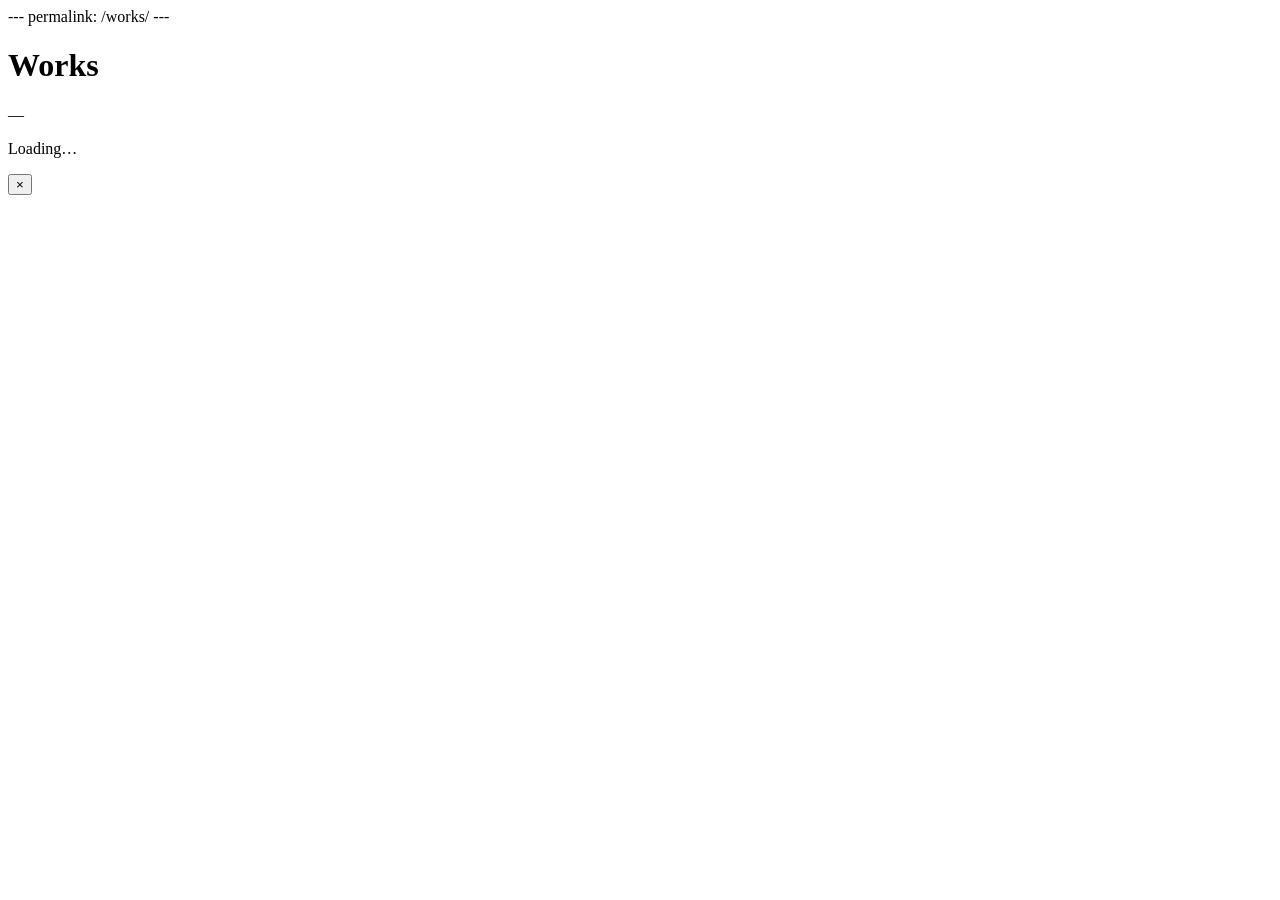
==== works/index.html @ fd874c83 "Add data-driven works gallery shell" ====
---
permalink: /works/
---
<!doctype html>
<html lang="en">
<head>
  <meta charset="utf-8">
  <meta name="viewport" content="width=device-width, initial-scale=1">
  <meta name="color-scheme" content="light">
  <title>Works — Will Wang</title>
  <meta name="description" content="Selected works by Will Wang.">
  <link rel="stylesheet" href="/works/works.css">
  <script src="/works/works.js" defer></script>
</head>
<body>
  <main class="works-shell">
    <header class="works-header">
      <h1>Works</h1>
      <span id="works-count" class="works-count" aria-live="polite">—</span>
    </header>

    <section id="works-grid" class="works-grid" aria-label="Selected works">
      <p class="works-state">Loading…</p>
    </section>
  </main>

  <div id="drawer-backdrop" class="drawer-backdrop" hidden></div>

  <aside id="work-drawer" class="work-drawer" aria-hidden="true" aria-labelledby="drawer-title">
    <button id="drawer-close" class="drawer-close" type="button" aria-label="Close details">×</button>
    <div id="drawer-content" class="drawer-content"></div>
  </aside>

  <noscript>
    <p class="noscript">This page needs JavaScript to load the works manifest.</p>
  </noscript>
</body>
</html>
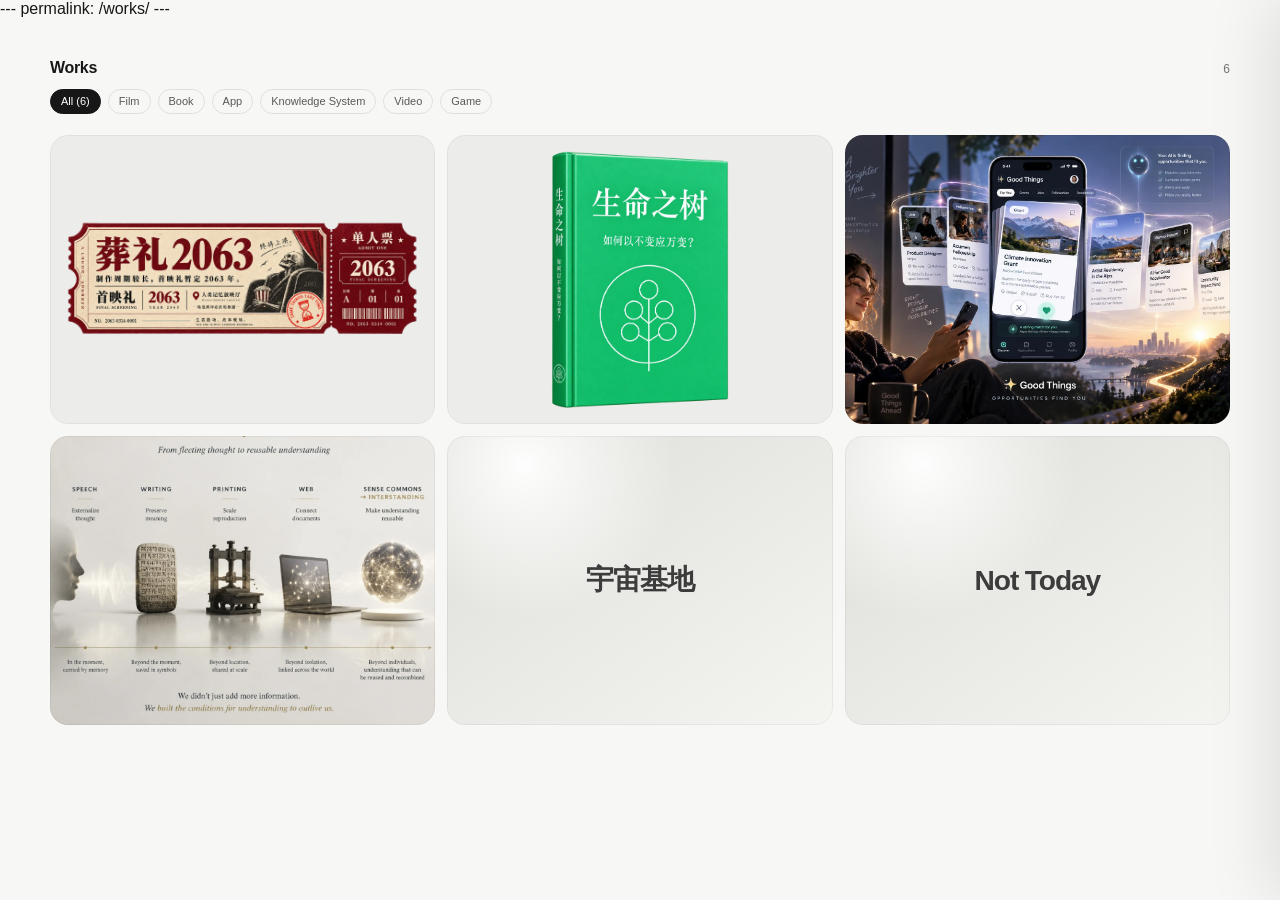
==== commit c444cc04: "feat(works): add type filters - Show work categories beneath the page title\n- Filter the grid by th" ====
--- a/works/index.html
+++ b/works/index.html
@@ -19,6 +19,8 @@
       <span id="works-count" class="works-count" aria-live="polite">—</span>
     </header>
 
+    <nav id="works-filters" class="works-filters" aria-label="Filter works by type"></nav>
+
     <section id="works-grid" class="works-grid" aria-label="Selected works">
       <p class="works-state">Loading…</p>
     </section>
--- a/works/works.css
+++ b/works/works.css
@@ -0,0 +1,304 @@
+:root {
+  --page: #f7f7f5;
+  --ink: #171717;
+  --muted: #747474;
+  --line: rgba(23, 23, 23, 0.10);
+  --panel: #ffffff;
+  --radius: 18px;
+  --drawer-width: min(460px, 92vw);
+  font-family: Inter, ui-sans-serif, -apple-system, BlinkMacSystemFont, "Segoe UI", sans-serif;
+}
+
+* { box-sizing: border-box; }
+
+html { background: var(--page); }
+
+body {
+  margin: 0;
+  min-height: 100vh;
+  background: var(--page);
+  color: var(--ink);
+  -webkit-font-smoothing: antialiased;
+}
+
+body.drawer-open { overflow: hidden; }
+
+button, a { -webkit-tap-highlight-color: transparent; }
+
+.works-shell {
+  width: min(1180px, calc(100vw - 48px));
+  margin: 0 auto;
+  padding: 42px 0 72px;
+}
+
+.works-header {
+  display: flex;
+  align-items: baseline;
+  justify-content: space-between;
+  margin-bottom: 12px;
+}
+
+.works-header h1 {
+  margin: 0;
+  font-size: 16px;
+  line-height: 1;
+  font-weight: 620;
+  letter-spacing: -0.02em;
+}
+
+.works-count {
+  color: var(--muted);
+  font-size: 12px;
+  font-variant-numeric: tabular-nums;
+}
+
+.works-filters {
+  display: flex;
+  gap: 7px;
+  margin-bottom: 20px;
+  overflow-x: auto;
+  padding: 1px 0;
+  scrollbar-width: none;
+}
+
+.works-filters::-webkit-scrollbar { display: none; }
+
+.works-filter {
+  flex: 0 0 auto;
+  padding: 6px 10px;
+  border: 1px solid var(--line);
+  border-radius: 999px;
+  background: transparent;
+  color: #595959;
+  cursor: pointer;
+  font: inherit;
+  font-size: 11px;
+  line-height: 1;
+  transition: background-color 160ms ease, border-color 160ms ease, color 160ms ease;
+}
+
+.works-filter:hover { border-color: rgba(23, 23, 23, 0.28); color: var(--ink); }
+
+.works-filter.is-active {
+  border-color: var(--ink);
+  background: var(--ink);
+  color: white;
+}
+
+.works-filter:focus-visible {
+  outline: 2px solid #111;
+  outline-offset: 2px;
+}
+
+.works-grid {
+  display: grid;
+  grid-template-columns: repeat(3, minmax(0, 1fr));
+  gap: 12px;
+  align-items: start;
+}
+
+.work-card {
+  position: relative;
+  display: block;
+  width: 100%;
+  padding: 0;
+  overflow: hidden;
+  border: 0;
+  border-radius: var(--radius);
+  background: #ececea;
+  cursor: pointer;
+  appearance: none;
+  text-align: left;
+  transform: translateZ(0);
+}
+
+.work-card::after {
+  content: "";
+  position: absolute;
+  inset: 0;
+  border: 1px solid rgba(0, 0, 0, 0.05);
+  border-radius: inherit;
+  pointer-events: none;
+}
+
+.work-card img {
+  display: block;
+  width: 100%;
+  height: 100%;
+  object-fit: cover;
+  transition: transform 220ms ease, filter 220ms ease;
+}
+
+.work-card:hover img,
+.work-card:focus-visible img { transform: scale(1.015); }
+
+.work-card:focus-visible {
+  outline: 2px solid #111;
+  outline-offset: 3px;
+}
+
+.work-card-fallback {
+  display: none;
+  position: absolute;
+  inset: 0;
+  place-items: center;
+  padding: 24px;
+  color: #3c3c3c;
+  font-size: clamp(18px, 2.2vw, 30px);
+  font-weight: 600;
+  letter-spacing: -0.04em;
+  text-align: center;
+  background:
+    radial-gradient(circle at 20% 10%, rgba(255,255,255,.95), transparent 38%),
+    linear-gradient(145deg, #deded9, #f4f4f1);
+}
+
+.work-card.is-fallback img { display: none; }
+.work-card.is-fallback .work-card-fallback { display: grid; }
+
+.works-state,
+.noscript {
+  margin: 0;
+  color: var(--muted);
+  font-size: 14px;
+}
+
+.drawer-backdrop {
+  position: fixed;
+  inset: 0;
+  z-index: 20;
+  background: rgba(0, 0, 0, 0.14);
+  opacity: 0;
+  transition: opacity 180ms ease;
+}
+
+.drawer-backdrop.is-open { opacity: 1; }
+
+.work-drawer {
+  position: fixed;
+  top: 0;
+  right: 0;
+  z-index: 30;
+  width: var(--drawer-width);
+  height: 100dvh;
+  padding: 28px 28px 36px;
+  overflow-y: auto;
+  background: rgba(255, 255, 255, 0.98);
+  box-shadow: -20px 0 60px rgba(0, 0, 0, 0.10);
+  transform: translateX(102%);
+  transition: transform 220ms cubic-bezier(.22,.8,.3,1);
+}
+
+.work-drawer.is-open { transform: translateX(0); }
+
+.drawer-close {
+  display: grid;
+  width: 36px;
+  height: 36px;
+  margin: -8px -8px 36px auto;
+  padding: 0;
+  place-items: center;
+  border: 0;
+  border-radius: 999px;
+  background: transparent;
+  color: var(--ink);
+  font: inherit;
+  font-size: 28px;
+  line-height: 1;
+  cursor: pointer;
+}
+
+.drawer-close:hover { background: #f2f2ef; }
+.drawer-close:focus-visible { outline: 2px solid #111; }
+
+.drawer-eyebrow {
+  display: flex;
+  gap: 10px;
+  margin-bottom: 12px;
+  color: var(--muted);
+  font-size: 12px;
+}
+
+.drawer-title {
+  margin: 0;
+  font-size: clamp(32px, 4vw, 48px);
+  line-height: 0.98;
+  letter-spacing: -0.055em;
+  font-weight: 650;
+}
+
+.drawer-one-liner {
+  margin: 18px 0 0;
+  max-width: 28ch;
+  font-size: 19px;
+  line-height: 1.35;
+  letter-spacing: -0.02em;
+}
+
+.drawer-description {
+  margin: 44px 0 0;
+  max-width: 42ch;
+  color: #3f3f3f;
+  font-size: 15px;
+  line-height: 1.65;
+}
+
+.drawer-tags {
+  display: flex;
+  flex-wrap: wrap;
+  gap: 8px;
+  margin-top: 22px;
+}
+
+.drawer-tag {
+  padding: 6px 9px;
+  border: 1px solid var(--line);
+  border-radius: 999px;
+  color: #4a4a4a;
+  font-size: 11px;
+}
+
+.drawer-links {
+  display: flex;
+  flex-wrap: wrap;
+  gap: 18px;
+  margin-top: 44px;
+  padding-top: 18px;
+  border-top: 1px solid var(--line);
+}
+
+.drawer-links a {
+  color: var(--ink);
+  font-size: 14px;
+  text-decoration: none;
+}
+
+.drawer-links a:hover { text-decoration: underline; text-underline-offset: 3px; }
+
+@media (max-width: 900px) {
+  .works-grid { grid-template-columns: repeat(2, minmax(0, 1fr)); }
+}
+
+@media (max-width: 620px) {
+  .works-shell {
+    width: min(100% - 28px, 1180px);
+    padding-top: 24px;
+  }
+
+  .works-grid { grid-template-columns: 1fr; }
+
+  .work-drawer {
+    top: auto;
+    bottom: 0;
+    width: 100%;
+    height: min(84dvh, 720px);
+    border-radius: 22px 22px 0 0;
+    transform: translateY(102%);
+  }
+
+  .work-drawer.is-open { transform: translateY(0); }
+}
+
+@media (prefers-reduced-motion: reduce) {
+  *, *::before, *::after { scroll-behavior: auto !important; transition: none !important; }
+}
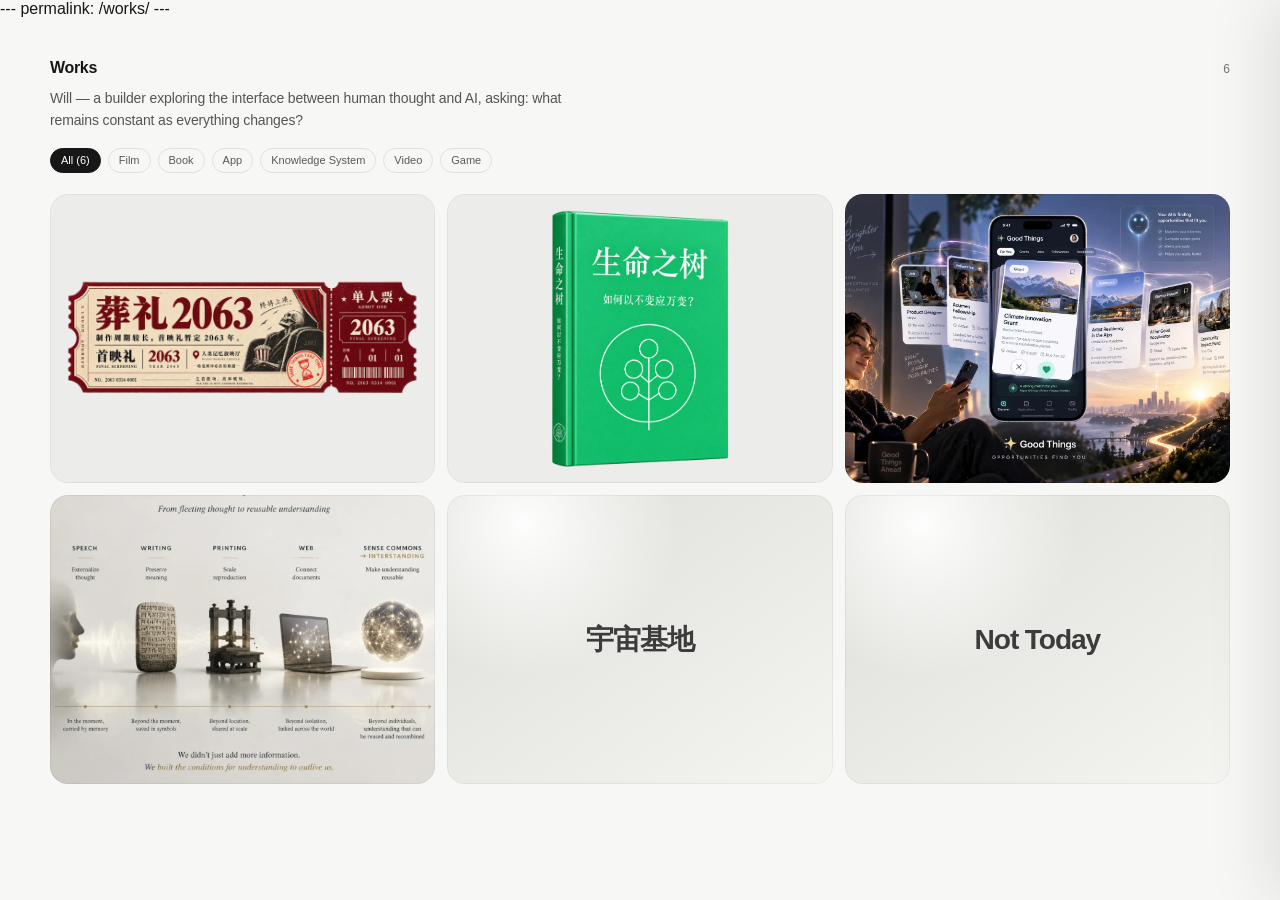
==== commit 022f5eda: "feat(works): add page introduction - Introduce the focus of Will's work above the filters" ====
--- a/works/index.html
+++ b/works/index.html
@@ -19,6 +19,8 @@
       <span id="works-count" class="works-count" aria-live="polite">—</span>
     </header>
 
+    <p class="works-intro">Will — a builder exploring the interface between human thought and AI, asking: what remains constant as everything changes?</p>
+
     <nav id="works-filters" class="works-filters" aria-label="Filter works by type"></nav>
 
     <section id="works-grid" class="works-grid" aria-label="Selected works">
--- a/works/works.css
+++ b/works/works.css
@@ -50,6 +50,15 @@
   color: var(--muted);
   font-size: 12px;
   font-variant-numeric: tabular-nums;
+}
+
+.works-intro {
+  max-width: 68ch;
+  margin: 0 0 16px;
+  color: #555;
+  font-size: 14px;
+  line-height: 1.55;
+  letter-spacing: -0.01em;
 }
 
 .works-filters {
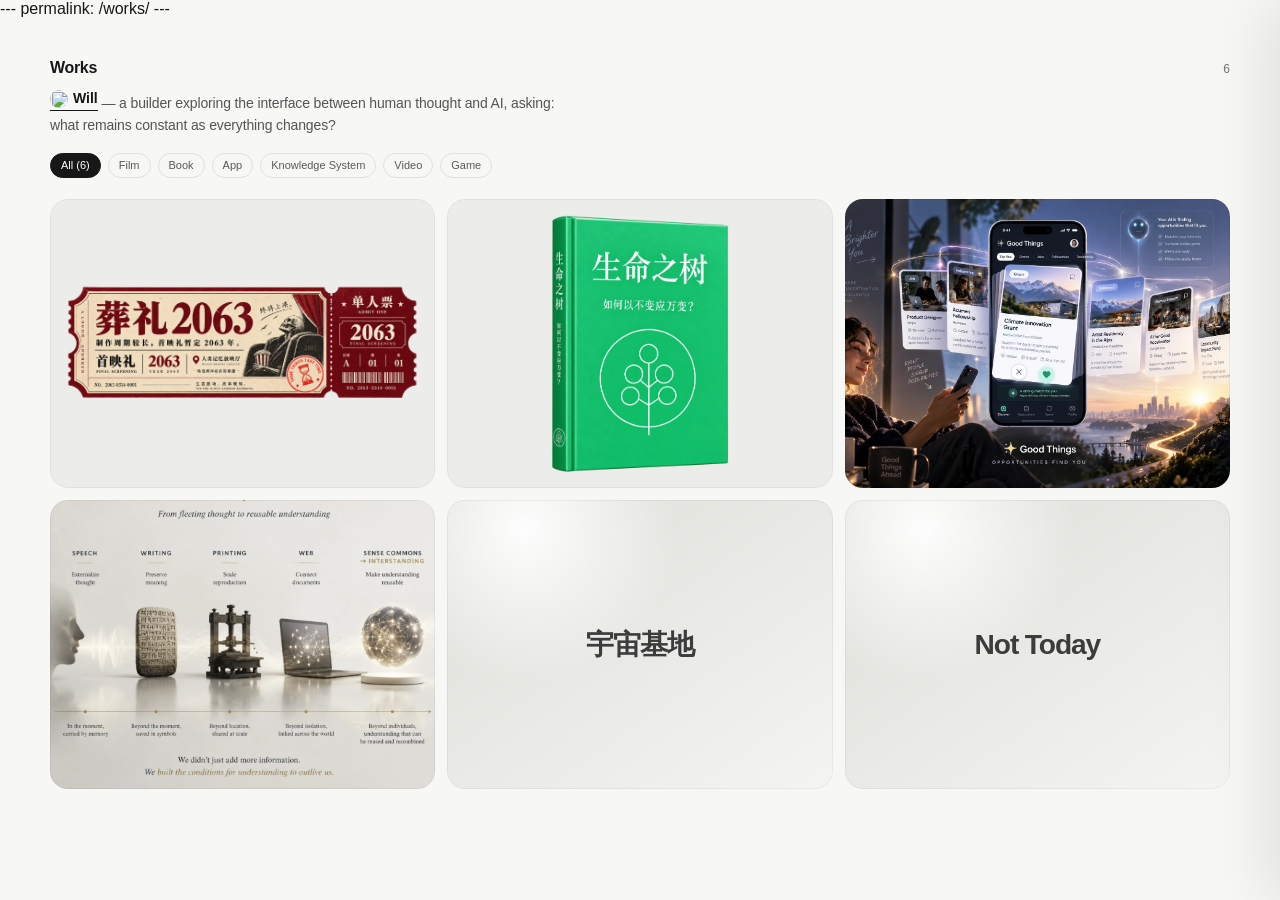
==== commit 37d90070: "feat(works): add profile drawer - Open a profile panel from the Will trigger\n- Include avatar and s" ====
--- a/works/index.html
+++ b/works/index.html
@@ -19,7 +19,7 @@
       <span id="works-count" class="works-count" aria-live="polite">—</span>
     </header>
 
-    <p class="works-intro">Will — a builder exploring the interface between human thought and AI, asking: what remains constant as everything changes?</p>
+    <p class="works-intro"><button id="profile-trigger" class="profile-trigger" type="button" aria-controls="work-drawer" aria-expanded="false"><img src="https://i.imgur.com/OJjTJOt.jpg" alt="">Will</button> — a builder exploring the interface between human thought and AI, asking: what remains constant as everything changes?</p>
 
     <nav id="works-filters" class="works-filters" aria-label="Filter works by type"></nav>
 
--- a/works/works.css
+++ b/works/works.css
@@ -59,6 +59,35 @@
   font-size: 14px;
   line-height: 1.55;
   letter-spacing: -0.01em;
+}
+
+.profile-trigger {
+  display: inline-flex;
+  align-items: center;
+  gap: 5px;
+  padding: 0;
+  border: 0;
+  border-bottom: 1px solid currentColor;
+  background: transparent;
+  color: var(--ink);
+  cursor: pointer;
+  font: inherit;
+  font-weight: 600;
+  line-height: inherit;
+}
+
+.profile-trigger:hover { color: #555; }
+
+.profile-trigger:focus-visible {
+  outline: 2px solid #111;
+  outline-offset: 3px;
+}
+
+.profile-trigger img {
+  width: 18px;
+  height: 18px;
+  border-radius: 50%;
+  object-fit: cover;
 }
 
 .works-filters {
@@ -236,6 +265,26 @@
   font-weight: 650;
 }
 
+.profile-heading {
+  display: flex;
+  align-items: center;
+  gap: 14px;
+}
+
+.profile-heading .drawer-eyebrow { margin-bottom: 7px; }
+.profile-heading .drawer-title { font-size: clamp(28px, 3.5vw, 40px); }
+
+.profile-avatar {
+  width: 76px;
+  height: 76px;
+  flex: 0 0 auto;
+  border-radius: 50%;
+  object-fit: cover;
+  background: #ececea;
+}
+
+.profile-links { margin-top: 36px; }
+
 .drawer-one-liner {
   margin: 18px 0 0;
   max-width: 28ch;
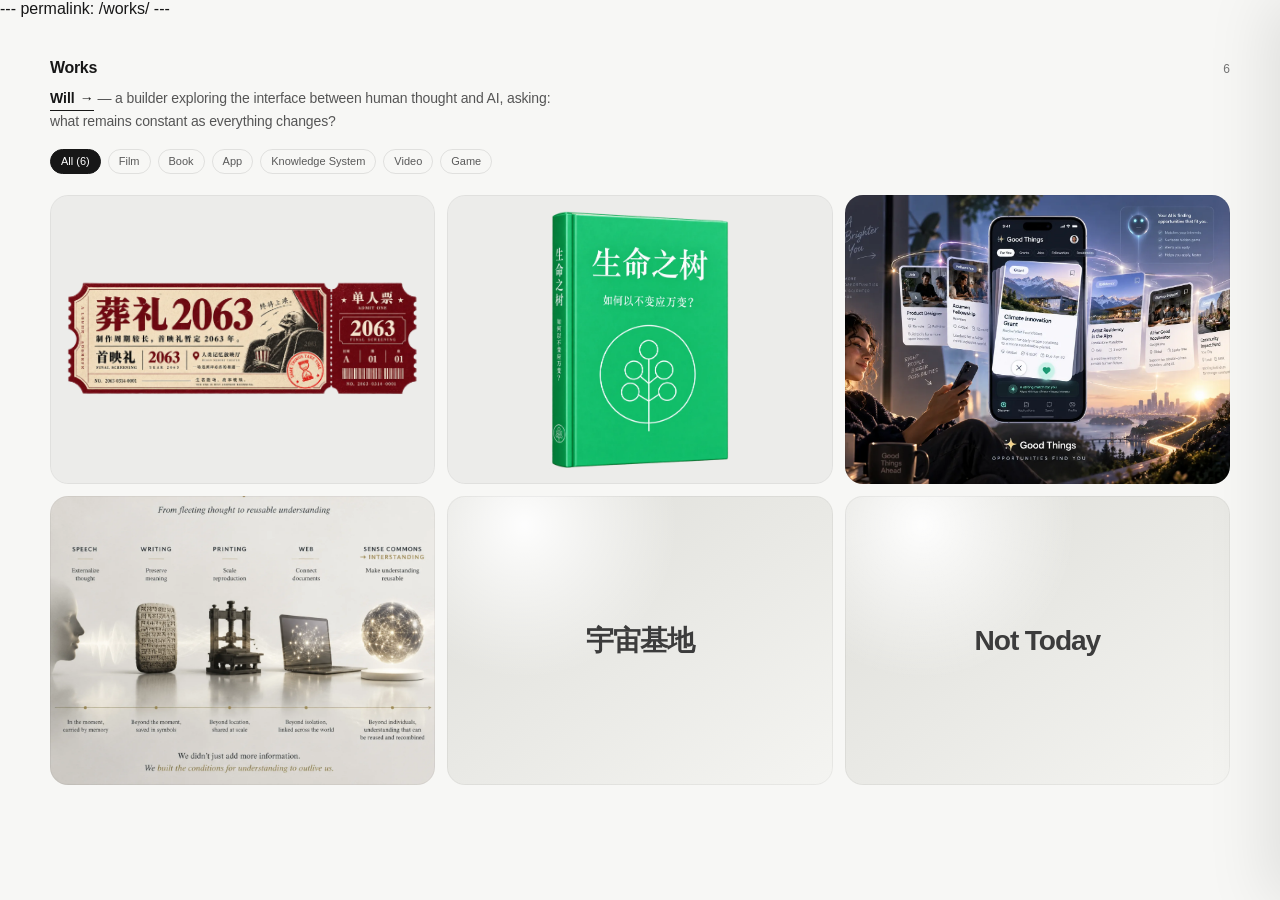
==== commit 44e26906: "refactor(works): simplify profile trigger - Replace the inline avatar with a text-only Will trigger" ====
--- a/works/index.html
+++ b/works/index.html
@@ -19,7 +19,7 @@
       <span id="works-count" class="works-count" aria-live="polite">—</span>
     </header>
 
-    <p class="works-intro"><button id="profile-trigger" class="profile-trigger" type="button" aria-controls="work-drawer" aria-expanded="false"><img src="https://i.imgur.com/OJjTJOt.jpg" alt="">Will</button> — a builder exploring the interface between human thought and AI, asking: what remains constant as everything changes?</p>
+    <p class="works-intro"><button id="profile-trigger" class="profile-trigger" type="button" aria-controls="work-drawer" aria-expanded="false" aria-label="Open Will's profile">Will <span aria-hidden="true">→</span></button> — a builder exploring the interface between human thought and AI, asking: what remains constant as everything changes?</p>
 
     <nav id="works-filters" class="works-filters" aria-label="Filter works by type"></nav>
 
--- a/works/works.css
+++ b/works/works.css
@@ -81,13 +81,6 @@
 .profile-trigger:focus-visible {
   outline: 2px solid #111;
   outline-offset: 3px;
-}
-
-.profile-trigger img {
-  width: 18px;
-  height: 18px;
-  border-radius: 50%;
-  object-fit: cover;
 }
 
 .works-filters {
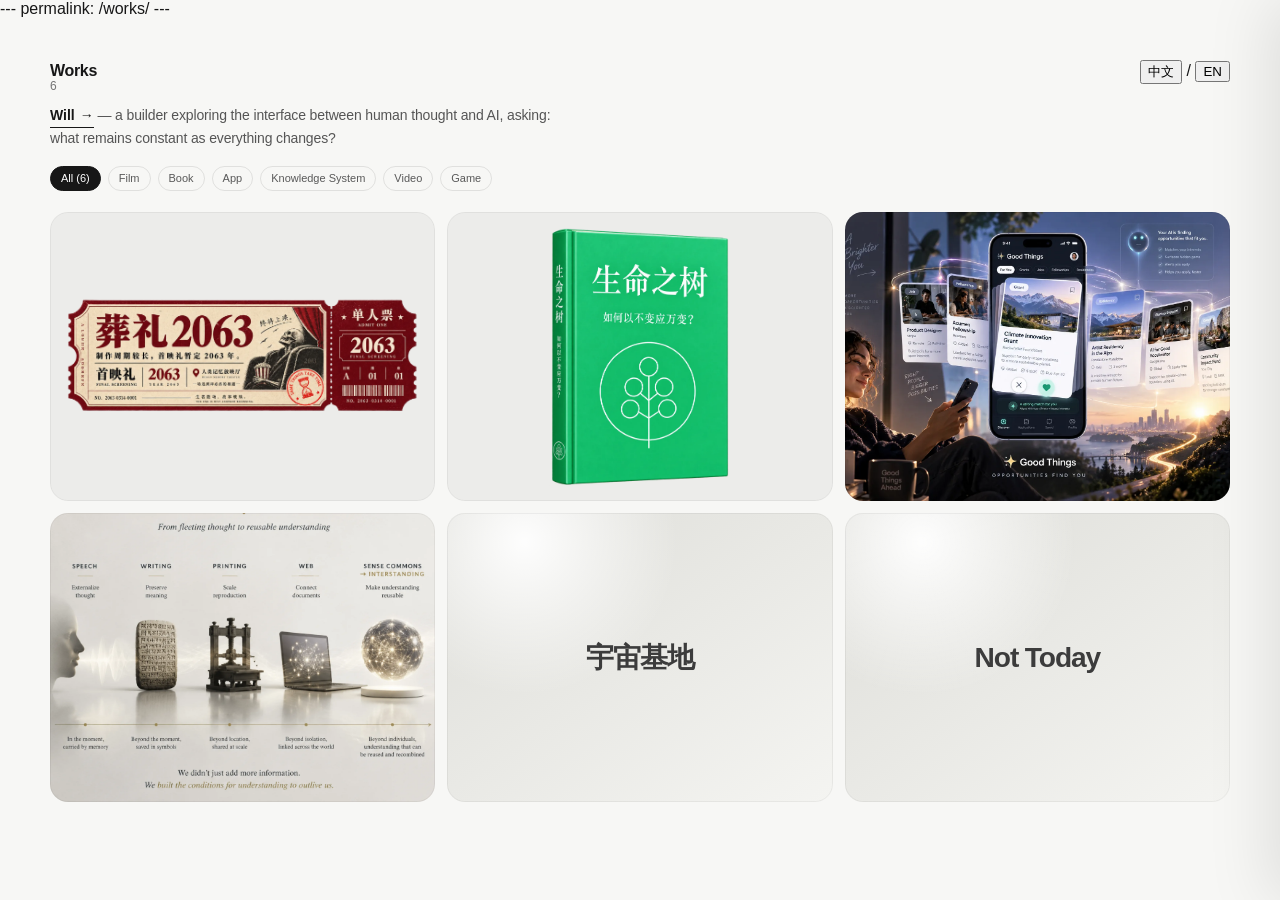
==== commit c407b3d8: "feat: add Works language toggle shell" ====
--- a/works/index.html
+++ b/works/index.html
@@ -15,11 +15,19 @@
 <body>
   <main class="works-shell">
     <header class="works-header">
-      <h1>Works</h1>
-      <span id="works-count" class="works-count" aria-live="polite">—</span>
+      <div class="works-heading">
+        <h1 id="page-title">Works</h1>
+        <span id="works-count" class="works-count" aria-live="polite">—</span>
+      </div>
+
+      <div id="language-toggle" class="language-toggle" role="group" aria-label="Language">
+        <button class="language-option" type="button" data-locale="zh" aria-pressed="false">中文</button>
+        <span class="language-divider" aria-hidden="true">/</span>
+        <button class="language-option" type="button" data-locale="en" aria-pressed="true">EN</button>
+      </div>
     </header>
 
-    <p class="works-intro"><button id="profile-trigger" class="profile-trigger" type="button" aria-controls="work-drawer" aria-expanded="false" aria-label="Open Will's profile">Will <span aria-hidden="true">→</span></button> — a builder exploring the interface between human thought and AI, asking: what remains constant as everything changes?</p>
+    <p id="works-intro" class="works-intro"><button id="profile-trigger" class="profile-trigger" type="button" aria-controls="work-drawer" aria-expanded="false" aria-label="Open Will's profile">Will <span aria-hidden="true">→</span></button> — a builder exploring the interface between human thought and AI, asking: what remains constant as everything changes?</p>
 
     <nav id="works-filters" class="works-filters" aria-label="Filter works by type"></nav>
 
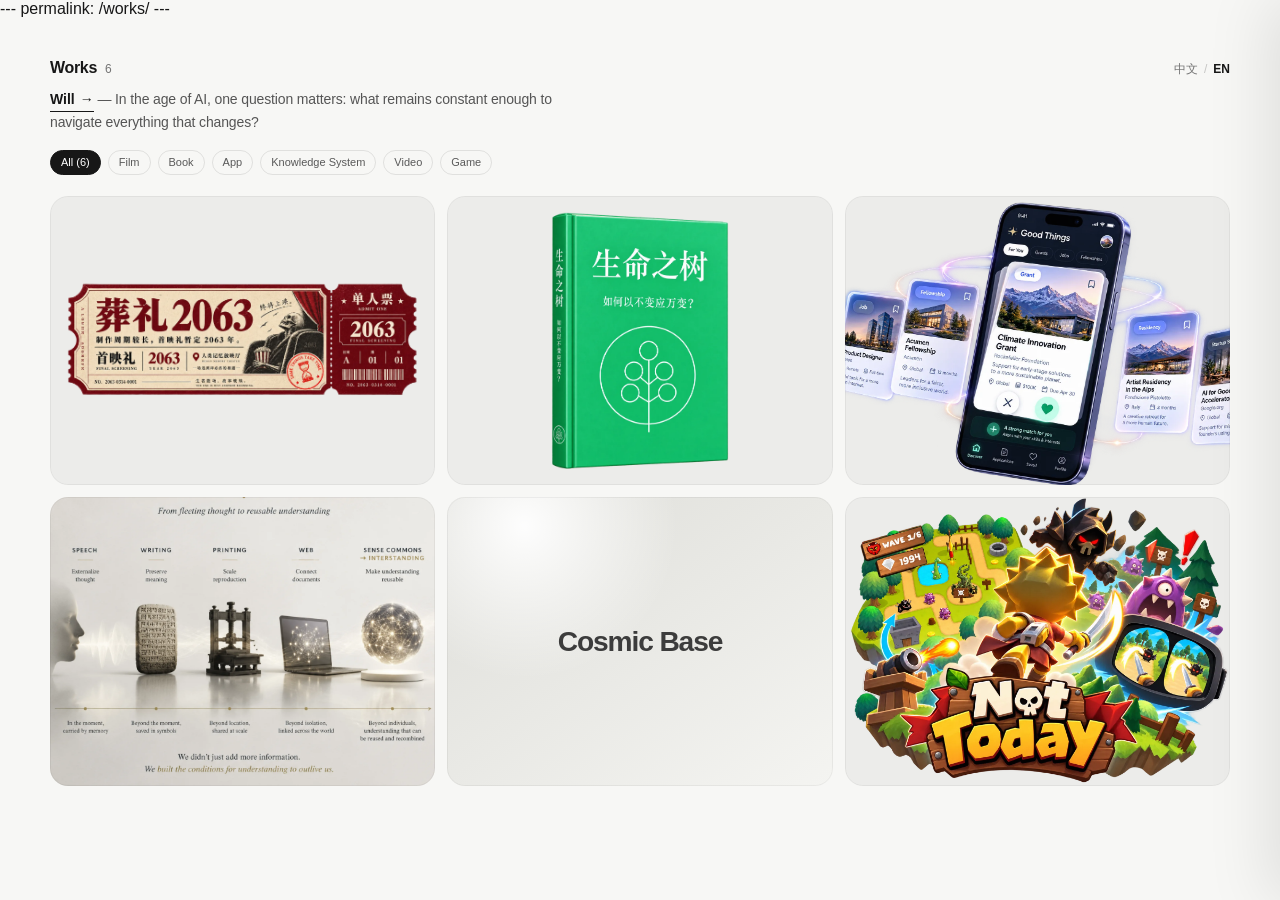
==== commit 2974801b: "sync works intro fallback" ====
--- a/works/index.html
+++ b/works/index.html
@@ -27,7 +27,7 @@
       </div>
     </header>
 
-    <p id="works-intro" class="works-intro"><button id="profile-trigger" class="profile-trigger" type="button" aria-controls="work-drawer" aria-expanded="false" aria-label="Open Will's profile">Will <span aria-hidden="true">→</span></button> — a builder exploring the interface between human thought and AI, asking: what remains constant as everything changes?</p>
+    <p id="works-intro" class="works-intro"><button id="profile-trigger" class="profile-trigger" type="button" aria-controls="work-drawer" aria-expanded="false" aria-label="Open Will's profile">Will <span aria-hidden="true">→</span></button> — In the age of AI, one question matters: what remains constant enough to navigate everything that changes?</p>
 
     <nav id="works-filters" class="works-filters" aria-label="Filter works by type"></nav>
 
--- a/works/works.css
+++ b/works/works.css
@@ -35,7 +35,15 @@
   display: flex;
   align-items: baseline;
   justify-content: space-between;
+  gap: 24px;
   margin-bottom: 12px;
+}
+
+.works-heading {
+  display: inline-flex;
+  align-items: baseline;
+  gap: 8px;
+  min-width: 0;
 }
 
 .works-header h1 {
@@ -50,6 +58,45 @@
   color: var(--muted);
   font-size: 12px;
   font-variant-numeric: tabular-nums;
+}
+
+.language-toggle {
+  display: inline-flex;
+  align-items: baseline;
+  flex: 0 0 auto;
+  gap: 6px;
+  color: var(--muted);
+  font-size: 12px;
+  line-height: 1;
+}
+
+.language-option {
+  padding: 2px 0;
+  border: 0;
+  background: transparent;
+  color: var(--muted);
+  cursor: pointer;
+  font: inherit;
+  line-height: inherit;
+  transition: color 140ms ease;
+}
+
+.language-option:hover { color: var(--ink); }
+
+.language-option.is-active {
+  color: var(--ink);
+  font-weight: 620;
+}
+
+.language-option:focus-visible {
+  outline: 2px solid #111;
+  outline-offset: 4px;
+  border-radius: 2px;
+}
+
+.language-divider {
+  color: rgba(23, 23, 23, 0.22);
+  user-select: none;
 }
 
 .works-intro {
@@ -336,6 +383,7 @@
     padding-top: 24px;
   }
 
+  .works-header { gap: 16px; }
   .works-grid { grid-template-columns: 1fr; }
 
   .work-drawer {
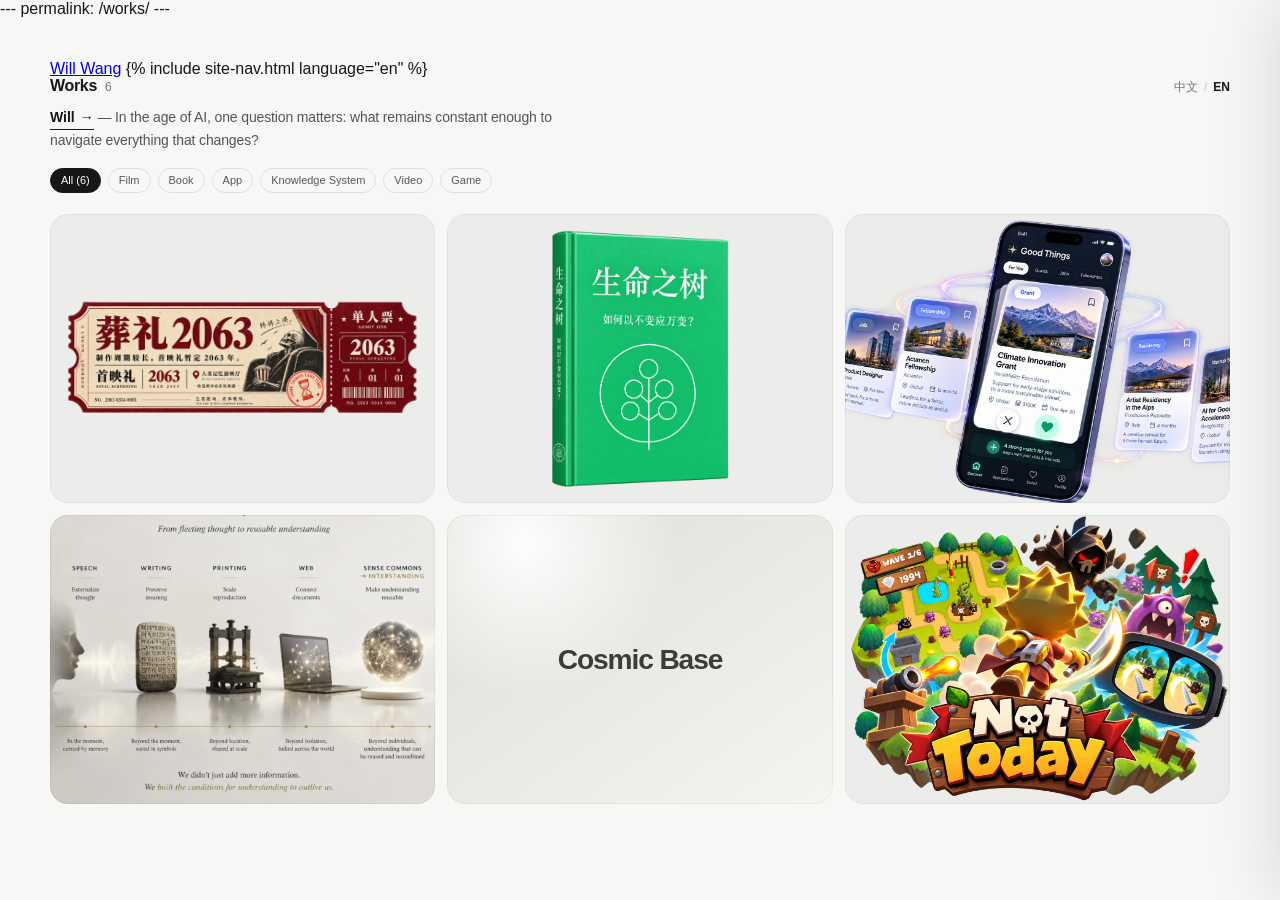
==== commit 35548834: "fix(nav): update works/index.html" ====
--- a/works/index.html
+++ b/works/index.html
@@ -9,11 +9,17 @@
   <meta name="color-scheme" content="light">
   <title>Works — Will Wang</title>
   <meta name="description" content="Selected works by Will Wang.">
+  <link rel="canonical" href="https://willwangcc.github.io/works/">
   <link rel="stylesheet" href="/works/works.css">
   <script src="/works/works.js" defer></script>
 </head>
 <body>
   <main class="works-shell">
+    <div class="works-topbar">
+      <a class="works-brand" href="/" aria-label="Will Wang — Home">Will Wang</a>
+      {% include site-nav.html language="en" %}
+    </div>
+
     <header class="works-header">
       <div class="works-heading">
         <h1 id="page-title">Works</h1>
